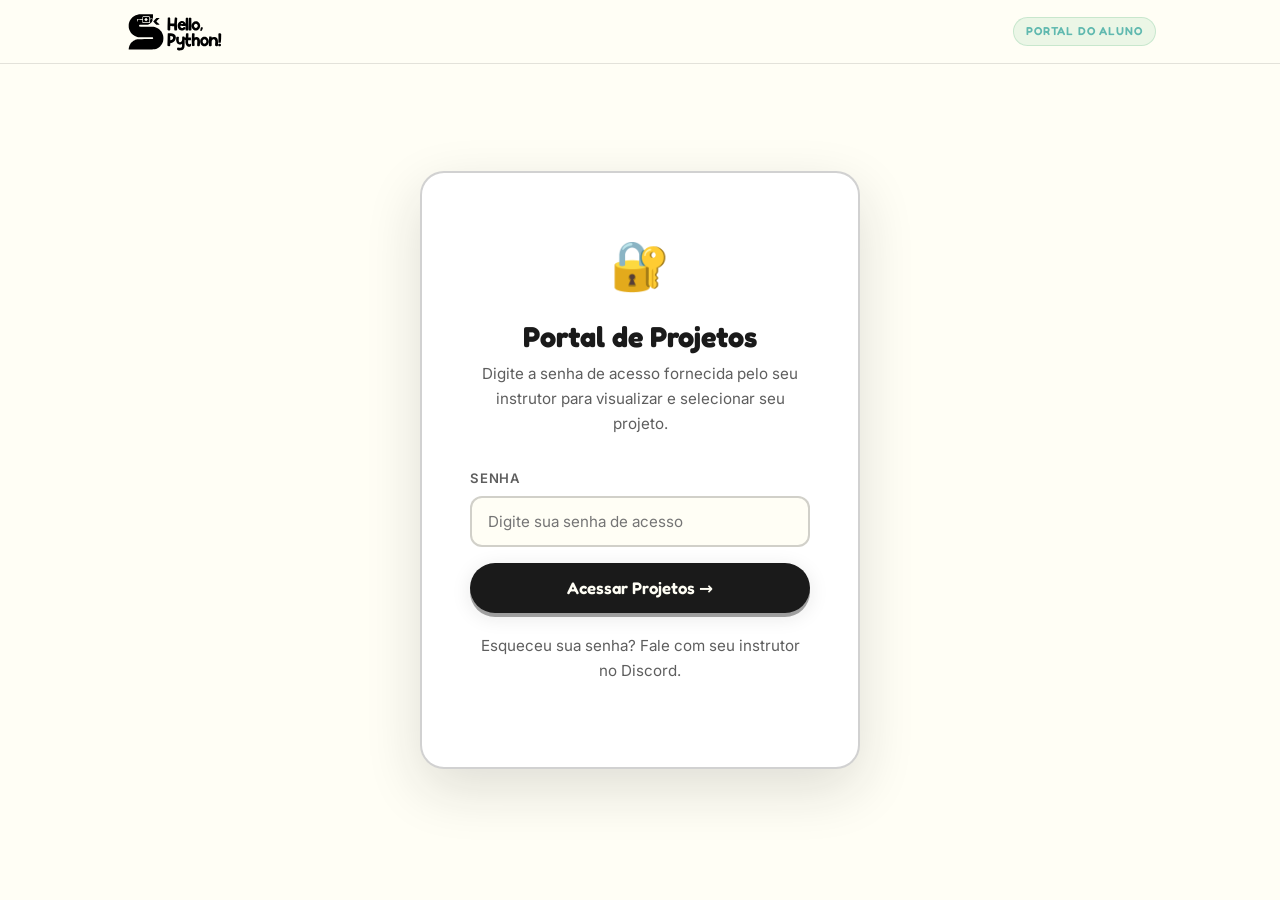
==== projects/index.html @ e1104f9f "add: exams page" ====
<!DOCTYPE html>
<html lang="pt-BR">

<head>
    <meta charset="UTF-8" />
    <meta name="viewport" content="width=device-width, initial-scale=1.0" />
    <title>Projetos · Hello Python</title>
    <link rel="preconnect" href="https://fonts.googleapis.com" />
    <link rel="preconnect" href="https://fonts.gstatic.com" crossorigin />
    <link
        href="https://fonts.googleapis.com/css2?family=Fredoka:wght@400;500;600;700&family=Inter:wght@300;400;500;600&display=swap"
        rel="stylesheet" />
    <link rel="stylesheet" href="style.css" />
</head>

<body>

    <nav class="navbar">
        <div class="nav-container">
            <div class="nav-logo">
                <img src="../img/nav-logo.svg" alt="Hello Python">
            </div>
            <div class="nav-badge" id="nav-status">Portal do Aluno</div>
        </div>
    </nav>

    <main id="screen-login" class="screen active">
        <div class="login-card">
            <div class="login-emoji">🔐</div>
            <h1>Portal de Projetos</h1>
            <p>Digite a senha de acesso fornecida pelo seu instrutor para visualizar e selecionar seu projeto.</p>

            <div class="error-msg" id="login-error">
                <span>⚠️</span> Senha incorreta. Tente novamente.
            </div>

            <div class="field-wrap">
                <label for="pwd-input">Senha</label>
                <input class="field-input" id="pwd-input" type="password" placeholder="Digite sua senha de acesso"
                    autocomplete="current-password" />
            </div>

            <button class="btn-primary login-btn" id="login-btn">
                Acessar Projetos →
            </button>

            <p class="login-hint">Esqueceu sua senha? Fale com seu instrutor no Discord.</p>
        </div>
    </main>

    <main id="screen-projects" class="screen">
        <div class="projects-header fade-in">
            <div class="eyebrow">🎯 Escolha seu projeto</div>
            <h1>O que você vai construir?</h1>
            <p>Selecione um projeto abaixo. Ele será usado como sua prova final — leia a descrição cuidadosamente antes
                de confirmar.</p>
        </div>

        <div class="projects-grid">

            <div class="proj-card fade-in" data-proj="arena">
                <div class="proj-card-top">
                    <div class="proj-emoji">⚔️</div>
                    <div class="diff-badge diff-beginner">Beginner</div>
                </div>
                <h3>Arena de Monstros</h3>
                <p class="proj-desc">Um sistema de batalha interativo no terminal onde o jogador enfrenta monstros e
                    tenta sobreviver usando ataques e turnos.</p>
                <div class="proj-meta">
                    <div class="proj-meta-item">⏱ <span>1h30</span></div>
                    <div class="proj-meta-item">🧩 <span>5 requisitos</span></div>
                </div>
                <div class="proj-tags">
                    <span class="proj-tag">Python</span>
                    <span class="proj-tag">Funções</span>
                    <span class="proj-tag">Loops</span>
                </div>
                <button class="btn-mint" onclick="selectProject('arena')">Selecionar Projeto</button>
            </div>

            <div class="proj-card fade-in" data-proj="quiz">
                <div class="proj-card-top">
                    <div class="proj-emoji">🧠</div>
                    <div class="diff-badge diff-beginner">Beginner</div>
                </div>
                <h3>Quiz Personalizado</h3>
                <p class="proj-desc">Crie um jogo de perguntas e respostas sobre um tema da sua escolha, armazenando
                    dados e calculando a pontuação final.</p>
                <div class="proj-meta">
                    <div class="proj-meta-item">⏱ <span>1h30</span></div>
                    <div class="proj-meta-item">🧩 <span>5 requisitos</span></div>
                </div>
                <div class="proj-tags">
                    <span class="proj-tag">Python</span>
                    <span class="proj-tag">Listas/Dicts</span>
                    <span class="proj-tag">Lógica</span>
                </div>
                <button class="btn-mint" onclick="selectProject('quiz')">Selecionar Projeto</button>
            </div>

            <div class="proj-card fade-in" data-proj="sorte">
                <div class="proj-card-top">
                    <div class="proj-emoji">🎲</div>
                    <div class="diff-badge diff-beginner">Beginner</div>
                </div>
                <h3>Mestre da Sorte</h3>
                <p class="proj-desc">Um jogo de adivinhação onde o computador escolhe um número secreto e fornece dicas
                    (maior/menor) até você acertar.</p>
                <div class="proj-meta">
                    <div class="proj-meta-item">⏱ <span>1h30</span></div>
                    <div class="proj-meta-item">🧩 <span>5 requisitos</span></div>
                </div>
                <div class="proj-tags">
                    <span class="proj-tag">Python</span>
                    <span class="proj-tag">Random</span>
                    <span class="proj-tag">Condicionais</span>
                </div>
                <button class="btn-mint" onclick="selectProject('sorte')">Selecionar Projeto</button>
            </div>

            <div class="proj-card fade-in" data-proj="corrida">
                <div class="proj-card-top">
                    <div class="proj-emoji">🏁</div>
                    <div class="diff-badge diff-beginner">Beginner</div>
                </div>
                <h3>Corrida Maluca</h3>
                <p class="proj-desc">Simule uma corrida automática no terminal onde competidores disputam posições
                    aleatoriamente até a linha de chegada.</p>
                <div class="proj-meta">
                    <div class="proj-meta-item">⏱ <span>1h30</span></div>
                    <div class="proj-meta-item">🧩 <span>5 requisitos</span></div>
                </div>
                <div class="proj-tags">
                    <span class="proj-tag">Python</span>
                    <span class="proj-tag">Automação</span>
                    <span class="proj-tag">Terminal</span>
                </div>
                <button class="btn-mint" onclick="selectProject('corrida')">Selecionar Projeto</button>
            </div>

            <div class="proj-card fade-in" data-proj="aventura">
                <div class="proj-card-top">
                    <div class="proj-emoji">📖</div>
                    <div class="diff-badge diff-beginner">Beginner</div>
                </div>
                <h3>Aventura Interativa</h3>
                <p class="proj-desc">Crie uma história no estilo "Escolha sua própria aventura", onde as decisões do
                    jogador levam a diferentes finais.</p>
                <div class="proj-meta">
                    <div class="proj-meta-item">⏱ <span>1h30</span></div>
                    <div class="proj-meta-item">🧩 <span>5 requisitos</span></div>
                </div>
                <div class="proj-tags">
                    <span class="proj-tag">Python</span>
                    <span class="proj-tag">Controle de Fluxo</span>
                    <span class="proj-tag">Criatividade</span>
                </div>
                <button class="btn-mint" onclick="selectProject('aventura')">Selecionar Projeto</button>
            </div>

            <div class="proj-card fade-in" data-proj="calculadora">
                <div class="proj-card-top">
                    <div class="proj-emoji">➗</div>
                    <div class="diff-badge diff-beginner">Beginner</div>
                </div>
                <h3>Calculadora Turbo</h3>
                <p class="proj-desc">Desenvolva uma calculadora interativa baseada em um menu que realiza operações
                    matemáticas básicas em um loop.</p>
                <div class="proj-meta">
                    <div class="proj-meta-item">⏱ <span>1h30</span></div>
                    <div class="proj-meta-item">🧩 <span>5 requisitos</span></div>
                </div>
                <div class="proj-tags">
                    <span class="proj-tag">Python</span>
                    <span class="proj-tag">Funções</span>
                    <span class="proj-tag">Menus</span>
                </div>
                <button class="btn-mint" onclick="selectProject('calculadora')">Selecionar Projeto</button>
            </div>

        </div>
    </main>

    <main id="screen-docs" class="screen">
        <div class="docs-topbar">
            <div class="docs-topbar-inner">
                <div class="docs-breadcrumb">
                    <a onclick="backToProjects()">← Projetos</a>
                    <span>/</span>
                    <span id="breadcrumb-title">...</span>
                </div>
            </div>
        </div>

        <div class="docs-layout">
            <aside class="docs-sidebar">
                <div class="sidebar-card">
                    <div class="sidebar-header">
                        <h3 id="sidebar-title">...</h3>
                        <p id="sidebar-subtitle">Seu projeto final</p>
                    </div>
                    <div class="sidebar-body">
                        <div class="sidebar-meta">
                            <div class="sidebar-meta-row">
                                <span class="label">Dificuldade</span>
                                <span class="val" id="sidebar-diff">Beginner</span>
                            </div>
                            <div class="sidebar-meta-row">
                                <span class="label">Tempo est.</span>
                                <span class="val" id="sidebar-time">1h30</span>
                            </div>
                            <div class="sidebar-meta-row">
                                <span class="label">Linguagem</span>
                                <span class="val">Python 3+</span>
                            </div>
                            <div class="sidebar-meta-row">
                                <span class="label">Entrega</span>
                                <span class="val">URL do GitHub</span>
                            </div>
                        </div>

                        <div class="sidebar-divider"></div>

                        <nav class="sidebar-nav" id="sidebar-nav">
                            <a onclick="scrollToSection('s-overview')" class="active">📋 Visão Geral</a>
                            <a onclick="scrollToSection('s-requirements')">✅ Requisitos</a>
                            <a onclick="scrollToSection('s-rules')">📏 Regras de Negócio</a>
                            <a onclick="scrollToSection('s-criteria')">🏆 Critérios de Aceite</a>
                            <a onclick="scrollToSection('s-assets')">🗂 Assets & Links</a>
                            <a onclick="scrollToSection('s-hints')">💡 Dicas</a>
                            <a onclick="scrollToSection('s-faq')">❓ FAQ</a>
                            <a onclick="scrollToSection('s-submit')">🚀 Entrega</a>
                        </nav>

                        <div class="sidebar-divider"></div>

                        <div class="sidebar-crit">
                            <h4>Critérios de Avaliação</h4>
                            <div class="crit-item">
                                <div class="crit-dot"></div>Todos os requisitos implementados
                            </div>
                            <div class="crit-item">
                                <div class="crit-dot"></div>Código legível e organizado
                            </div>
                            <div class="crit-item">
                                <div class="crit-dot"></div>Erros e entradas inválidas tratados
                            </div>
                        </div>
                    </div>
                </div>
            </aside>

            <div class="docs-main">
                <section class="docs-section" id="s-overview">
                    <h2><span class="section-icon">📋</span> Visão Geral</h2>
                    <div class="docs-prose" id="proj-overview"></div>
                </section>

                <section class="docs-section" id="s-requirements">
                    <h2><span class="section-icon">✅</span> Requisitos Funcionais</h2>
                    <div class="req-list" id="proj-requirements"></div>
                </section>

                <section class="docs-section" id="s-rules">
                    <h2><span class="section-icon">📏</span> Regras de Negócio</h2>
                    <div class="rules-grid" id="proj-rules"></div>
                </section>

                <section class="docs-section" id="s-criteria">
                    <h2><span class="section-icon">🏆</span> Critérios de Aceite</h2>
                    <div class="criteria-list" id="proj-criteria"></div>
                </section>

                <section class="docs-section" id="s-assets">
                    <h2><span class="section-icon">🗂</span> Assets & Recursos</h2>
                    <div class="assets-grid" id="proj-assets"></div>
                </section>

                <section class="docs-section" id="s-hints">
                    <h2><span class="section-icon">💡</span> Dicas</h2>
                    <div id="proj-hints"></div>
                </section>

                <section class="docs-section" id="s-faq">
                    <h2><span class="section-icon">❓</span> FAQ</h2>
                    <div class="faq-list" id="proj-faq"></div>
                </section>

                <section class="docs-section" id="s-submit">
                    <h2><span class="section-icon">🚀</span> Entrega</h2>
                    <div class="submit-card">
                        <h2>Envie seu projeto</h2>
                        <div class="form-group">
                            <label class="form-label">URL do Repositório GitHub <span>*</span></label>
                            <input class="form-input" id="sub-github" type="url"
                                placeholder="https://github.com/usuario/projeto" />
                        </div>
                        <div class="form-group">
                            <label class="form-label">Notas Adicionais</label>
                            <textarea class="form-input" id="sub-notes"
                                placeholder="Qualquer coisa que o instrutor deva saber..."></textarea>
                        </div>
                        <div class="submit-footer">
                            <button class="btn-primary" onclick="submitProject()">Enviar Projeto →</button>
                        </div>
                        <div class="submit-success" id="submit-success">
                            🎉 Projeto enviado com sucesso!
                        </div>
                    </div>
                </section>
            </div>
        </div>
    </main>

    <div class="modal-overlay" id="modal-overlay">
        <div class="modal">
            <div class="modal-icon">🎯</div>
            <h2>Confirmar Projeto</h2>
            <p>Você está prestes a selecionar <strong id="modal-proj-name">...</strong> como seu projeto de exame.</p>
            <div class="modal-warning">
                ⚠️ <strong>Este é seu projeto final.</strong> Tenha certeza da sua escolha antes de prosseguir.
            </div>
            <div class="modal-actions">
                <button class="btn-outline" onclick="closeModal()">Voltar</button>
                <button class="btn-primary" onclick="confirmProject()">Sim, Selecionar Projeto →</button>
            </div>
        </div>
    </div>

    <script src="index.js"></script>
</body>

</html>
---- projects/style.css ----
/* ─── TOKENS (mirrored from platform) ─── */
:root {
    --cartoon-mint: #b3eddc;
    --cartoon-yellow: #ffe5b4;
    --cartoon-teal: #60b9af;
    --cartoon-black: #1a1a1a;
    --cartoon-cream: #fffef5;

    --brown: var(--cartoon-black);
    --brown-dk: var(--cartoon-black);
    --cream: var(--cartoon-cream);
    --mint: var(--cartoon-mint);
    --mint-dk: var(--cartoon-teal);
    --mint-dkr: var(--cartoon-teal);
    --gold: var(--cartoon-yellow);

    --bg: var(--cartoon-cream);
    --surf: #ffffff;
    --border: rgba(26, 26, 26, .12);
    --border-md: rgba(26, 26, 26, .2);

    --text-hd: var(--cartoon-black);
    --text-bd: rgba(26, 26, 26, .95);
    --text-lt: rgba(26, 26, 26, .7);
    --text-muted: rgba(26, 26, 26, .45);

    --ff-head: "Fredoka", system-ui, sans-serif;
    --ff-body: "Inter", system-ui, sans-serif;
    --ff-mono: "Courier New", monospace;

    --r4: 4px;
    --r8: 8px;
    --r12: 12px;
    --r16: 16px;
    --r20: 20px;
    --r24: 24px;
    --r32: 32px;
    --rpill: 9999px;

    --s1: 0 2px 8px rgba(26, 26, 26, .08);
    --s2: 0 4px 20px rgba(26, 26, 26, .10);
    --s3: 0 8px 32px rgba(26, 26, 26, .12);
    --s4: 0 20px 56px rgba(26, 26, 26, .14);

    --ease: cubic-bezier(.4, 0, .2, 1);
    --spring: cubic-bezier(.34, 1.56, .64, 1);
    --dur: .22s;
    --nav-h: 64px;
    --max-w: 1080px;
}

*,
*::before,
*::after {
    box-sizing: border-box;
    margin: 0;
    padding: 0;
}

html {
    font-size: 16px;
    scroll-behavior: smooth;
}

body {
    font-family: var(--ff-body);
    background: var(--bg);
    color: var(--text-bd);
    line-height: 1.65;
    overflow-x: hidden;
}

h1,
h2,
h3,
h4 {
    font-family: var(--ff-head);
    color: var(--text-hd);
    line-height: 1.15;
}

h1 {
    font-size: clamp(2rem, 4vw, 2.8rem);
    font-weight: 700;
}

h2 {
    font-size: clamp(1.5rem, 3vw, 2rem);
    font-weight: 700;
}

h3 {
    font-size: 1.15rem;
    font-weight: 600;
}

a {
    text-decoration: none;
    color: inherit;
}

img {
    display: block;
    max-width: 100%;
}

code {
    font-family: var(--ff-mono);
    font-size: .83em;
    background: rgba(26, 26, 26, .08);
    color: var(--brown);
    padding: 2px 7px;
    border-radius: var(--r4);
    border: 1px solid rgba(26, 26, 26, .12);
}

ul,
ol {
    padding-left: 1.3em;
}

li {
    margin-bottom: .4em;
}

/* ─── NAVBAR ─── */
.navbar {
    position: fixed;
    top: 0;
    width: 100%;
    height: var(--nav-h);
    z-index: 999;
    background: rgba(255, 254, 245, .88);
    backdrop-filter: blur(10px);
    border-bottom: 1px solid var(--border);
}

.nav-container {
    max-width: var(--max-w);
    margin: 0 auto;
    padding: 0 24px;
    height: 100%;
    display: flex;
    align-items: center;
    justify-content: space-between;
}

.nav-logo {
    display: flex;
    align-items: center;
    gap: 10px;
    font-family: var(--ff-head);
    font-weight: 600;
    color: var(--text-hd);
}

.nav-logo img {
    width: 100px;
    height: 100px;
}

.nav-badge {
    font-family: var(--ff-head);
    font-size: .72rem;
    font-weight: 600;
    letter-spacing: .08em;
    text-transform: uppercase;
    color: var(--mint-dkr);
    background: rgba(177, 222, 189, .25);
    border: 1.5px solid rgba(177, 222, 189, .6);
    padding: 4px 12px;
    border-radius: var(--rpill);
}

/* ─── BUTTONS ─── */
.btn-primary {
    display: inline-flex;
    align-items: center;
    gap: 8px;
    background: var(--brown);
    color: var(--cream);
    font-family: var(--ff-head);
    font-weight: 600;
    font-size: 1rem;
    padding: 13px 28px;
    border-radius: var(--rpill);
    box-shadow: 0 4px 0 rgba(0, 0, 0, .35), var(--s2);
    transition: transform var(--dur) var(--spring), box-shadow var(--dur);
    border: none;
    cursor: pointer;
}

.btn-primary:hover {
    transform: translateY(-3px);
    box-shadow: 0 7px 0 rgba(0, 0, 0, .35), var(--s3);
}

.btn-outline {
    display: inline-flex;
    align-items: center;
    gap: 8px;
    background: transparent;
    color: var(--brown);
    font-family: var(--ff-head);
    font-weight: 600;
    font-size: .95rem;
    padding: 12px 24px;
    border-radius: var(--rpill);
    border: 2px solid var(--border-md);
    transition: border-color var(--dur), background var(--dur);
    cursor: pointer;
}

.btn-outline:hover {
    border-color: var(--brown);
    background: rgba(26, 26, 26, .04);
}

.btn-mint {
    display: inline-flex;
    align-items: center;
    gap: 8px;
    background: var(--mint);
    color: var(--brown);
    font-family: var(--ff-head);
    font-weight: 600;
    font-size: 1rem;
    padding: 13px 28px;
    border-radius: var(--rpill);
    box-shadow: 0 4px 0 var(--mint-dk), var(--s1);
    transition: transform var(--dur) var(--spring), box-shadow var(--dur);
    border: none;
    cursor: pointer;
}

.btn-mint:hover {
    transform: translateY(-3px);
    box-shadow: 0 7px 0 var(--mint-dk), var(--s2);
}

/* ─── EYEBROW ─── */
.eyebrow {
    display: inline-flex;
    align-items: center;
    gap: 6px;
    font-family: var(--ff-head);
    font-size: .72rem;
    font-weight: 600;
    letter-spacing: .1em;
    text-transform: uppercase;
    color: var(--mint-dkr);
    background: rgba(177, 222, 189, .25);
    border: 1.5px solid rgba(177, 222, 189, .6);
    padding: 5px 14px;
    border-radius: var(--rpill);
    margin-bottom: 16px;
}

/* ─── SCREEN SYSTEM ─── */
.screen {
    display: none;
    min-height: 100vh;
}

.screen.active {
    display: flex;
}

/* ─── LOGIN SCREEN ─── */
#screen-login {
    align-items: center;
    justify-content: center;
    padding: 24px;
    padding-top: var(--nav-h);
}

.login-card {
    background: var(--surf);
    border-radius: var(--r24);
    border: 2px solid var(--border-md);
    box-shadow: var(--s4);
    padding: 52px 48px;
    max-width: 440px;
    width: 100%;
    text-align: center;
    animation: slideUp .5s var(--spring);
}

.login-emoji {
    font-size: 3rem;
    margin-bottom: 16px;
}

.login-card h1 {
    font-size: 1.8rem;
    margin-bottom: 8px;
}

.login-card p {
    color: var(--text-lt);
    font-size: .95rem;
    margin-bottom: 32px;
}

.field-wrap {
    position: relative;
    margin-bottom: 16px;
    text-align: left;
}

.field-wrap label {
    display: block;
    font-weight: 600;
    font-size: .82rem;
    color: var(--text-lt);
    margin-bottom: 6px;
    text-transform: uppercase;
    letter-spacing: .06em;
}

.field-input {
    width: 100%;
    padding: 14px 16px;
    border-radius: var(--r12);
    border: 2px solid var(--border-md);
    font-family: var(--ff-body);
    font-size: .95rem;
    background: var(--bg);
    color: var(--text-bd);
    outline: none;
    transition: border-color var(--dur), box-shadow var(--dur);
}

.field-input:focus {
    border-color: var(--mint-dk);
    box-shadow: 0 0 0 3px rgba(96, 185, 175, .18);
}

.field-input.error {
    border-color: #e05252;
    box-shadow: 0 0 0 3px rgba(224, 82, 82, .14);
}

.error-msg {
    display: none;
    align-items: center;
    gap: 6px;
    background: rgba(224, 82, 82, .1);
    color: #c0392b;
    border: 1.5px solid rgba(224, 82, 82, .3);
    border-radius: var(--r8);
    padding: 10px 14px;
    font-size: .85rem;
    font-weight: 500;
    margin-bottom: 14px;
}

.error-msg.visible {
    display: flex;
    animation: shake .35s ease;
}

@keyframes shake {

    0%,
    100% {
        transform: translateX(0)
    }

    20% {
        transform: translateX(-6px)
    }

    60% {
        transform: translateX(6px)
    }
}

.login-btn {
    width: 100%;
    justify-content: center;
    font-size: 1.05rem;
    padding: 15px;
}

.login-hint {
    font-size: .78rem;
    color: var(--text-muted);
    margin-top: 20px;
}

/* ─── PROJECTS SCREEN ─── */
#screen-projects {
    flex-direction: column;
    padding-top: var(--nav-h);
}

.projects-header {
    padding: 52px 24px 40px;
    text-align: center;
    max-width: var(--max-w);
    margin: 0 auto;
    width: 100%;
}

.projects-header h1 {
    margin-bottom: 10px;
}

.projects-header p {
    color: var(--text-lt);
    font-size: 1rem;
    max-width: 520px;
    margin: 0 auto;
}

.projects-grid {
    max-width: var(--max-w);
    margin: 0 auto;
    width: 100%;
    padding: 0 24px 80px;
    display: grid;
    grid-template-columns: repeat(auto-fill, minmax(300px, 1fr));
    gap: 24px;
}

.proj-card {
    background: var(--surf);
    border-radius: var(--r20);
    border: 2px solid var(--border-md);
    padding: 28px;
    transition: transform var(--dur) var(--spring), box-shadow var(--dur);
    display: flex;
    flex-direction: column;
    gap: 0;
    cursor: pointer;
}

.proj-card:hover {
    transform: translateY(-8px);
    box-shadow: var(--s3);
    border-color: rgba(96, 185, 175, .5);
}

.proj-card-top {
    display: flex;
    align-items: flex-start;
    justify-content: space-between;
    margin-bottom: 14px;
}

.proj-emoji {
    font-size: 2rem;
}

.diff-badge {
    font-family: var(--ff-head);
    font-size: .68rem;
    font-weight: 600;
    letter-spacing: .08em;
    text-transform: uppercase;
    padding: 4px 10px;
    border-radius: var(--rpill);
}

.diff-beginner {
    background: rgba(177, 222, 189, .35);
    color: #2d7a5e;
    border: 1.5px solid rgba(96, 185, 175, .4);
}

.diff-intermediate {
    background: rgba(255, 229, 180, .45);
    color: #9a6200;
    border: 1.5px solid rgba(255, 180, 50, .4);
}

.diff-advanced {
    background: rgba(224, 82, 82, .1);
    color: #c0392b;
    border: 1.5px solid rgba(224, 82, 82, .3);
}

.proj-card h3 {
    font-size: 1.15rem;
    margin-bottom: 8px;
}

.proj-card .proj-desc {
    font-size: .88rem;
    color: var(--text-lt);
    line-height: 1.7;
    margin-bottom: 18px;
    flex: 1;
}

.proj-meta {
    display: flex;
    gap: 12px;
    flex-wrap: wrap;
    margin-bottom: 20px;
}

.proj-meta-item {
    display: flex;
    align-items: center;
    gap: 4px;
    font-size: .78rem;
    color: var(--text-muted);
}

.proj-tags {
    display: flex;
    flex-wrap: wrap;
    gap: 6px;
    margin-bottom: 22px;
}

.proj-tag {
    font-size: .72rem;
    font-family: var(--ff-mono);
    font-weight: 500;
    background: rgba(26, 26, 26, .07);
    color: var(--text-lt);
    padding: 3px 10px;
    border-radius: var(--rpill);
    border: 1px solid var(--border);
}

.proj-card .btn-mint {
    width: 100%;
    justify-content: center;
}

/* ─── MODAL ─── */
.modal-overlay {
    position: fixed;
    inset: 0;
    background: rgba(0, 0, 0, .45);
    backdrop-filter: blur(4px);
    z-index: 1000;
    display: flex;
    align-items: center;
    justify-content: center;
    padding: 24px;
    opacity: 0;
    pointer-events: none;
    transition: opacity .25s var(--ease);
}

.modal-overlay.open {
    opacity: 1;
    pointer-events: all;
}

.modal {
    background: var(--surf);
    border-radius: var(--r24);
    border: 2px solid var(--border-md);
    box-shadow: var(--s4);
    padding: 40px;
    max-width: 480px;
    width: 100%;
    transform: scale(.94) translateY(12px);
    transition: transform .3s var(--spring);
}

.modal-overlay.open .modal {
    transform: scale(1) translateY(0);
}

.modal-icon {
    font-size: 2.5rem;
    margin-bottom: 14px;
}

.modal h2 {
    font-size: 1.5rem;
    margin-bottom: 10px;
}

.modal p {
    color: var(--text-lt);
    font-size: .92rem;
    line-height: 1.75;
    margin-bottom: 6px;
}

.modal-warning {
    background: rgba(255, 229, 180, .45);
    border: 1.5px solid rgba(255, 180, 50, .4);
    border-radius: var(--r12);
    padding: 12px 16px;
    margin: 18px 0;
    font-size: .85rem;
    color: #7a5300;
}

.modal-actions {
    display: flex;
    gap: 12px;
    margin-top: 24px;
    flex-wrap: wrap;
}

.modal-actions .btn-primary,
.modal-actions .btn-outline {
    flex: 1;
    justify-content: center;
}

/* ─── DOCS SCREEN ─── */
#screen-docs {
    flex-direction: column;
    padding-top: var(--nav-h);
}

.docs-topbar {
    border-bottom: 1px solid var(--border);
    background: rgba(255, 254, 245, .92);
    backdrop-filter: blur(8px);
    position: sticky;
    top: var(--nav-h);
    z-index: 90;
}

.docs-topbar-inner {
    max-width: 1200px;
    margin: 0 auto;
    padding: 0 24px;
    height: 52px;
    display: flex;
    align-items: center;
    gap: 16px;
}

.docs-breadcrumb {
    font-size: .83rem;
    color: var(--text-muted);
    display: flex;
    align-items: center;
    gap: 8px;
}

.docs-breadcrumb a {
    color: var(--mint-dkr);
    font-weight: 500;
    cursor: pointer;
}

.docs-breadcrumb a:hover {
    color: var(--brown);
}

.docs-breadcrumb span {
    color: var(--border-md);
}

.docs-layout {
    max-width: 1200px;
    margin: 0 auto;
    width: 100%;
    padding: 32px 24px 80px;
    display: grid;
    grid-template-columns: 260px 1fr;
    gap: 40px;
    align-items: start;
}

/* Sidebar */
.docs-sidebar {
    position: sticky;
    top: calc(var(--nav-h) + 52px + 24px);
}

.sidebar-card {
    background: var(--surf);
    border-radius: var(--r20);
    border: 2px solid var(--border-md);
    overflow: hidden;
}

.sidebar-header {
    background: var(--cartoon-black);
    color: var(--cream);
    padding: 20px 20px 16px;
    font-family: var(--ff-head);
}

.sidebar-header h3 {
    font-size: 1rem;
    margin-bottom: 4px;
    color: var(--cream);
}

.sidebar-header p {
    font-size: .78rem;
    color: rgba(255, 254, 245, .65);
}

.sidebar-body {
    padding: 20px;
}

.sidebar-meta {
    display: flex;
    flex-direction: column;
    gap: 10px;
    margin-bottom: 22px;
}

.sidebar-meta-row {
    display: flex;
    align-items: center;
    gap: 8px;
    font-size: .83rem;
}

.sidebar-meta-row .label {
    color: var(--text-muted);
    flex: 1;
}

.sidebar-meta-row .val {
    font-weight: 600;
    color: var(--text-hd);
}

.sidebar-divider {
    height: 1px;
    background: var(--border);
    margin: 16px 0;
}

.sidebar-nav {
    display: flex;
    flex-direction: column;
    gap: 2px;
}

.sidebar-nav a {
    font-size: .83rem;
    color: var(--text-lt);
    padding: 6px 10px;
    border-radius: var(--r8);
    transition: background var(--dur), color var(--dur);
    display: flex;
    align-items: center;
    gap: 6px;
    cursor: pointer;
}

.sidebar-nav a:hover {
    background: rgba(96, 185, 175, .1);
    color: var(--mint-dk);
}

.sidebar-nav a.active {
    background: rgba(96, 185, 175, .15);
    color: var(--mint-dk);
    font-weight: 600;
}

.sidebar-crit {
    margin-top: 20px;
}

.sidebar-crit h4 {
    font-size: .78rem;
    font-weight: 700;
    letter-spacing: .08em;
    text-transform: uppercase;
    color: var(--text-muted);
    margin-bottom: 10px;
}

.crit-item {
    display: flex;
    align-items: flex-start;
    gap: 8px;
    font-size: .8rem;
    margin-bottom: 8px;
    color: var(--text-lt);
}

.crit-dot {
    width: 7px;
    height: 7px;
    border-radius: 50%;
    background: var(--mint-dk);
    flex-shrink: 0;
    margin-top: 5px;
}

/* Main docs */
.docs-main {
    min-width: 0;
}

.docs-section {
    margin-bottom: 52px;
    scroll-margin-top: calc(var(--nav-h) + 52px + 16px);
}

.docs-section-header {
    margin-bottom: 20px;
}

.docs-section h2 {
    font-size: 1.4rem;
    display: flex;
    align-items: center;
    gap: 10px;
    padding-bottom: 12px;
    border-bottom: 2px solid var(--border);
    margin-bottom: 16px;
}

.section-icon {
    font-size: 1.3rem;
}

.docs-prose p {
    font-size: .93rem;
    color: var(--text-lt);
    line-height: 1.8;
    margin-bottom: 14px;
}

.docs-prose p:last-child {
    margin-bottom: 0;
}

.docs-prose strong {
    color: var(--text-bd);
    font-weight: 600;
}

/* Requirements list */
.req-list {
    display: flex;
    flex-direction: column;
    gap: 10px;
}

.req-item {
    display: flex;
    align-items: flex-start;
    gap: 12px;
    background: var(--surf);
    border: 1.5px solid var(--border-md);
    border-radius: var(--r12);
    padding: 14px 16px;
}

.req-num {
    width: 26px;
    height: 26px;
    flex-shrink: 0;
    background: var(--cartoon-black);
    color: var(--cream);
    border-radius: 50%;
    display: flex;
    align-items: center;
    justify-content: center;
    font-family: var(--ff-head);
    font-size: .78rem;
    font-weight: 700;
}

.req-item p {
    font-size: .88rem;
    color: var(--text-lt);
    line-height: 1.65;
    margin-bottom: 0;
}

.req-item strong {
    color: var(--text-bd);
}

/* Rules */
.rules-grid {
    display: grid;
    grid-template-columns: 1fr 1fr;
    gap: 12px;
}

.rule-card {
    background: var(--surf);
    border: 1.5px solid var(--border-md);
    border-radius: var(--r12);
    padding: 14px 16px;
}

.rule-card .rule-label {
    font-family: var(--ff-head);
    font-size: .78rem;
    font-weight: 700;
    color: var(--mint-dkr);
    text-transform: uppercase;
    letter-spacing: .07em;
    margin-bottom: 5px;
}

.rule-card p {
    font-size: .85rem;
    color: var(--text-lt);
    line-height: 1.65;
    margin-bottom: 0;
}

/* Acceptance cards */
.criteria-list {
    display: flex;
    flex-direction: column;
    gap: 10px;
}

.crit-card {
    display: flex;
    align-items: flex-start;
    gap: 12px;
    padding: 14px 16px;
    border-radius: var(--r12);
    border: 1.5px solid var(--border-md);
    background: var(--surf);
}

.crit-check {
    width: 28px;
    height: 28px;
    flex-shrink: 0;
    border-radius: var(--r8);
    display: flex;
    align-items: center;
    justify-content: center;
    font-size: 1rem;
}

.crit-check.green {
    background: rgba(177, 222, 189, .4);
}

.crit-check.yellow {
    background: rgba(255, 229, 180, .5);
}

.crit-card p {
    font-size: .88rem;
    color: var(--text-lt);
    line-height: 1.65;
    margin-bottom: 0;
}

/* Assets */
.assets-grid {
    display: grid;
    grid-template-columns: repeat(auto-fill, minmax(220px, 1fr));
    gap: 12px;
}

.asset-card {
    background: var(--surf);
    border: 1.5px solid var(--border-md);
    border-radius: var(--r12);
    padding: 16px;
    display: flex;
    align-items: center;
    gap: 12px;
    transition: transform var(--dur) var(--spring);
}

.asset-card:hover {
    transform: translateY(-4px);
    box-shadow: var(--s2);
}

.asset-icon {
    width: 38px;
    height: 38px;
    border-radius: var(--r8);
    background: rgba(177, 222, 189, .3);
    display: flex;
    align-items: center;
    justify-content: center;
    font-size: 1.3rem;
    flex-shrink: 0;
}

.asset-info {
    min-width: 0;
}

.asset-info .name {
    font-size: .85rem;
    font-weight: 600;
    color: var(--text-bd);
    white-space: nowrap;
    overflow: hidden;
    text-overflow: ellipsis;
}

.asset-info .type {
    font-size: .75rem;
    color: var(--text-muted);
}

/* Notes / hint card */
.hint-card {
    background: rgba(255, 229, 180, .3);
    border: 1.5px solid rgba(255, 180, 50, .4);
    border-radius: var(--r16);
    padding: 18px 20px;
    margin-bottom: 14px;
}

.hint-card .hint-hd {
    display: flex;
    align-items: center;
    gap: 8px;
    font-family: var(--ff-head);
    font-weight: 700;
    font-size: .9rem;
    color: #8a5e00;
    margin-bottom: 6px;
}

.hint-card p {
    font-size: .88rem;
    color: #6b4800;
    line-height: 1.7;
    margin-bottom: 0;
}

/* FAQ */
.faq-list {
    display: flex;
    flex-direction: column;
    gap: 8px;
}

.faq-item {
    background: var(--surf);
    border-radius: var(--r12);
    border: 1.5px solid var(--border-md);
    overflow: hidden;
}

.faq-item summary {
    padding: 16px 20px;
    font-family: var(--ff-head);
    font-weight: 600;
    font-size: .95rem;
    cursor: pointer;
    display: flex;
    align-items: center;
    justify-content: space-between;
    gap: 12px;
    list-style: none;
}

.faq-item summary::after {
    content: "+";
    font-size: 1.3rem;
    color: var(--text-muted);
    transition: transform var(--dur) var(--ease);
    flex-shrink: 0;
}

.faq-item[open] summary::after {
    transform: rotate(45deg);
}

.faq-item .faq-body {
    padding: 0 20px 16px;
    font-size: .88rem;
    color: var(--text-lt);
    line-height: 1.75;
}

/* Submission */
.submit-card {
    background: var(--surf);
    border-radius: var(--r20);
    border: 2px solid var(--border-md);
    padding: 36px;
}

.submit-card h2 {
    font-size: 1.3rem;
    margin-bottom: 6px;
}

.submit-card>p {
    color: var(--text-lt);
    font-size: .92rem;
    margin-bottom: 28px;
}

.form-group {
    margin-bottom: 20px;
}

.form-label {
    display: block;
    font-weight: 600;
    font-size: .8rem;
    text-transform: uppercase;
    letter-spacing: .07em;
    color: var(--text-muted);
    margin-bottom: 7px;
}

.form-label span {
    color: #e05252;
    margin-left: 2px;
}

.form-input {
    width: 100%;
    padding: 13px 16px;
    border-radius: var(--r12);
    border: 2px solid var(--border-md);
    font-family: var(--ff-body);
    font-size: .92rem;
    background: var(--bg);
    color: var(--text-bd);
    outline: none;
    transition: border-color var(--dur), box-shadow var(--dur);
}

.form-input:focus {
    border-color: var(--mint-dk);
    box-shadow: 0 0 0 3px rgba(96, 185, 175, .18);
}

textarea.form-input {
    resize: vertical;
    min-height: 90px;
}

.submit-footer {
    display: flex;
    align-items: center;
    gap: 14px;
    flex-wrap: wrap;
    margin-top: 8px;
}

.submit-note {
    font-size: .8rem;
    color: var(--text-muted);
    display: flex;
    align-items: center;
    gap: 6px;
}

.submit-success {
    display: none;
    background: rgba(177, 222, 189, .3);
    border: 1.5px solid rgba(96, 185, 175, .5);
    border-radius: var(--r12);
    padding: 16px 20px;
    font-family: var(--ff-head);
    font-weight: 600;
    font-size: .95rem;
    color: #1e6b54;
    align-items: center;
    gap: 10px;
    margin-top: 16px;
}

.submit-success.visible {
    display: flex;
    animation: slideUp .4s var(--spring);
}

/* ─── ANIMATIONS ─── */
@keyframes slideUp {
    from {
        opacity: 0;
        transform: translateY(20px);
    }

    to {
        opacity: 1;
        transform: translateY(0);
    }
}

.fade-in {
    animation: slideUp .45s var(--spring);
}

/* ─── RESPONSIVE ─── */
@media (max-width: 860px) {
    .docs-layout {
        grid-template-columns: 1fr;
    }

    .docs-sidebar {
        position: static;
    }

    .rules-grid {
        grid-template-columns: 1fr;
    }
}

@media (max-width: 540px) {
    .login-card {
        padding: 36px 24px;
    }

    .projects-grid {
        grid-template-columns: 1fr;
    }

    .modal {
        padding: 28px 20px;
    }

    .modal-actions {
        flex-direction: column;
    }
}

@media (prefers-reduced-motion: reduce) {

    *,
    *::before,
    *::after {
        animation-duration: .01ms !important;
        transition-duration: .01ms !important;
    }
}
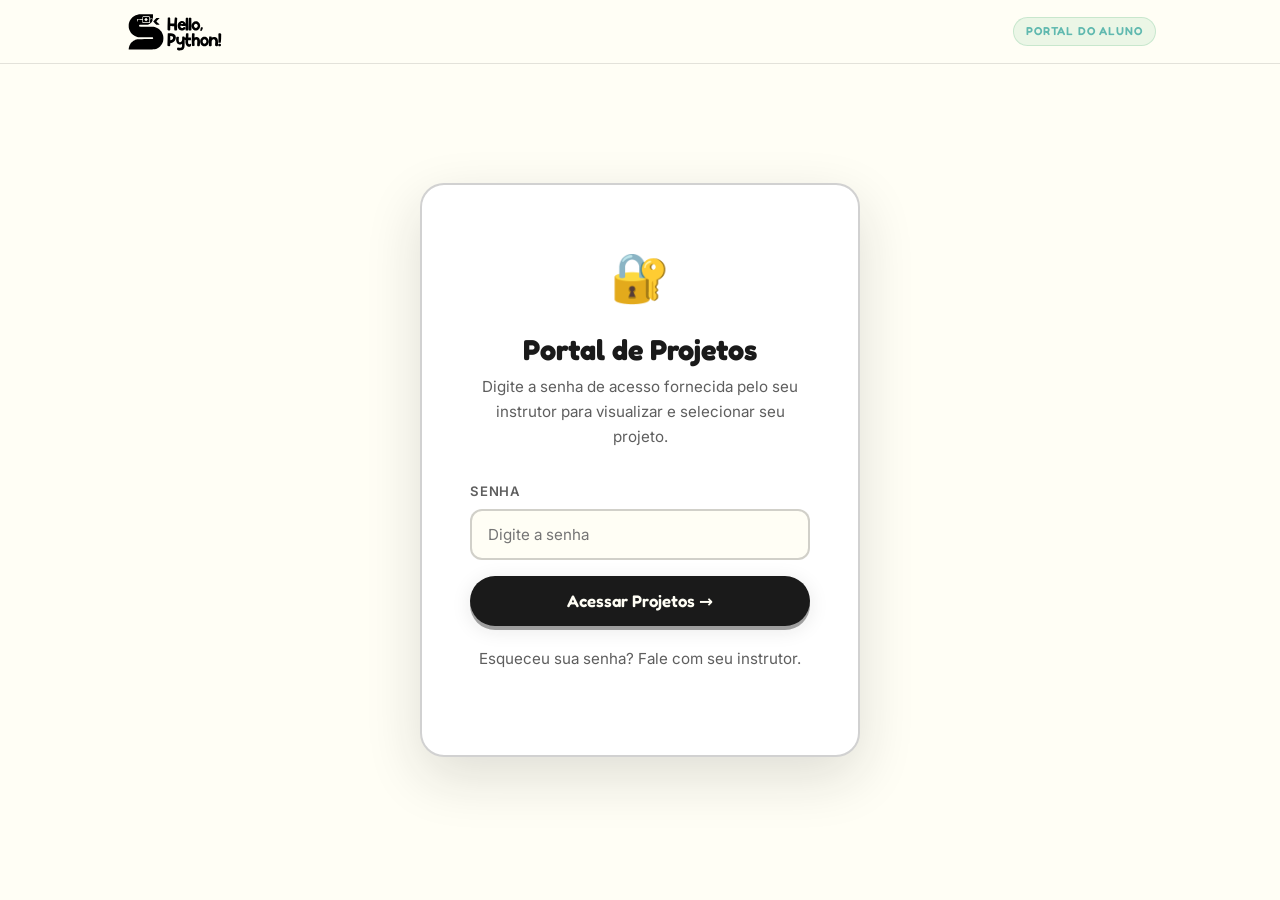
==== commit e6324356: "refactor: change the submission way from github to email/whatsapp" ====
--- a/projects/index.html
+++ b/projects/index.html
@@ -31,12 +31,12 @@
             <p>Digite a senha de acesso fornecida pelo seu instrutor para visualizar e selecionar seu projeto.</p>
 
             <div class="error-msg" id="login-error">
-                <span>⚠️</span> Senha incorreta. Tente novamente.
+                Senha incorreta. Tente novamente.
             </div>
 
             <div class="field-wrap">
                 <label for="pwd-input">Senha</label>
-                <input class="field-input" id="pwd-input" type="password" placeholder="Digite sua senha de acesso"
+                <input class="field-input" id="pwd-input" type="password" placeholder="Digite a senha"
                     autocomplete="current-password" />
             </div>
 
@@ -44,7 +44,7 @@
                 Acessar Projetos →
             </button>
 
-            <p class="login-hint">Esqueceu sua senha? Fale com seu instrutor no Discord.</p>
+            <p class="login-hint">Esqueceu sua senha? Fale com seu instrutor.</p>
         </div>
     </main>
 
@@ -61,7 +61,7 @@
             <div class="proj-card fade-in" data-proj="arena">
                 <div class="proj-card-top">
                     <div class="proj-emoji">⚔️</div>
-                    <div class="diff-badge diff-beginner">Beginner</div>
+                    <div class="diff-badge diff-beginner">Básico</div>
                 </div>
                 <h3>Arena de Monstros</h3>
                 <p class="proj-desc">Um sistema de batalha interativo no terminal onde o jogador enfrenta monstros e
@@ -81,7 +81,7 @@
             <div class="proj-card fade-in" data-proj="quiz">
                 <div class="proj-card-top">
                     <div class="proj-emoji">🧠</div>
-                    <div class="diff-badge diff-beginner">Beginner</div>
+                    <div class="diff-badge diff-beginner">Básico</div>
                 </div>
                 <h3>Quiz Personalizado</h3>
                 <p class="proj-desc">Crie um jogo de perguntas e respostas sobre um tema da sua escolha, armazenando
@@ -101,7 +101,7 @@
             <div class="proj-card fade-in" data-proj="sorte">
                 <div class="proj-card-top">
                     <div class="proj-emoji">🎲</div>
-                    <div class="diff-badge diff-beginner">Beginner</div>
+                    <div class="diff-badge diff-beginner">Básico</div>
                 </div>
                 <h3>Mestre da Sorte</h3>
                 <p class="proj-desc">Um jogo de adivinhação onde o computador escolhe um número secreto e fornece dicas
@@ -121,7 +121,7 @@
             <div class="proj-card fade-in" data-proj="corrida">
                 <div class="proj-card-top">
                     <div class="proj-emoji">🏁</div>
-                    <div class="diff-badge diff-beginner">Beginner</div>
+                    <div class="diff-badge diff-beginner">Básico</div>
                 </div>
                 <h3>Corrida Maluca</h3>
                 <p class="proj-desc">Simule uma corrida automática no terminal onde competidores disputam posições
@@ -141,7 +141,7 @@
             <div class="proj-card fade-in" data-proj="aventura">
                 <div class="proj-card-top">
                     <div class="proj-emoji">📖</div>
-                    <div class="diff-badge diff-beginner">Beginner</div>
+                    <div class="diff-badge diff-beginner">Básico</div>
                 </div>
                 <h3>Aventura Interativa</h3>
                 <p class="proj-desc">Crie uma história no estilo "Escolha sua própria aventura", onde as decisões do
@@ -161,7 +161,7 @@
             <div class="proj-card fade-in" data-proj="calculadora">
                 <div class="proj-card-top">
                     <div class="proj-emoji">➗</div>
-                    <div class="diff-badge diff-beginner">Beginner</div>
+                    <div class="diff-badge diff-beginner">Básico</div>
                 </div>
                 <h3>Calculadora Turbo</h3>
                 <p class="proj-desc">Desenvolva uma calculadora interativa baseada em um menu que realiza operações
@@ -215,7 +215,7 @@
                             </div>
                             <div class="sidebar-meta-row">
                                 <span class="label">Entrega</span>
-                                <span class="val">URL do GitHub</span>
+                                <span class="val">E-mail ou WhatsApp</span>
                             </div>
                         </div>
 
@@ -223,12 +223,20 @@
 
                         <nav class="sidebar-nav" id="sidebar-nav">
                             <a onclick="scrollToSection('s-overview')" class="active">📋 Visão Geral</a>
-                            <a onclick="scrollToSection('s-requirements')">✅ Requisitos</a>
-                            <a onclick="scrollToSection('s-rules')">📏 Regras de Negócio</a>
-                            <a onclick="scrollToSection('s-criteria')">🏆 Critérios de Aceite</a>
-                            <a onclick="scrollToSection('s-assets')">🗂 Assets & Links</a>
-                            <a onclick="scrollToSection('s-hints')">💡 Dicas</a>
+                            <a onclick="scrollToSection('s-expected')">🎯 Resultado Final</a>
+                            <a onclick="scrollToSection('s-video')">🎬 Vídeo Demo</a>
+                            <a onclick="scrollToSection('s-flow')">🔄 Fluxo do Programa</a>
+                            <a onclick="scrollToSection('s-concepts')">🧠 Conceitos</a>
+                            <a onclick="scrollToSection('s-tools')">🛠 Ferramentas</a>
+                            <a onclick="scrollToSection('s-modules')">📦 Módulos</a>
+                            <a onclick="scrollToSection('s-mandatory')">🟢 Obrigatórios</a>
+                            <a onclick="scrollToSection('s-optional')">🟡 Opcionais</a>
+                            <a onclick="scrollToSection('s-bonus')">⭐ Bônus</a>
+                            <a onclick="scrollToSection('s-evaluation')">🏆 Avaliação</a>
+                            <a onclick="scrollToSection('s-structure')">🗂 Estrutura</a>
+                            <a onclick="scrollToSection('s-mistakes')">⚠️ Erros Comuns</a>
                             <a onclick="scrollToSection('s-faq')">❓ FAQ</a>
+                            <a onclick="scrollToSection('s-ai')">🤖 Uso de IA</a>
                             <a onclick="scrollToSection('s-submit')">🚀 Entrega</a>
                         </nav>
 
@@ -256,57 +264,245 @@
                     <div class="docs-prose" id="proj-overview"></div>
                 </section>
 
-                <section class="docs-section" id="s-requirements">
-                    <h2><span class="section-icon">✅</span> Requisitos Funcionais</h2>
-                    <div class="req-list" id="proj-requirements"></div>
-                </section>
-
-                <section class="docs-section" id="s-rules">
-                    <h2><span class="section-icon">📏</span> Regras de Negócio</h2>
-                    <div class="rules-grid" id="proj-rules"></div>
-                </section>
-
-                <section class="docs-section" id="s-criteria">
-                    <h2><span class="section-icon">🏆</span> Critérios de Aceite</h2>
-                    <div class="criteria-list" id="proj-criteria"></div>
-                </section>
-
-                <section class="docs-section" id="s-assets">
-                    <h2><span class="section-icon">🗂</span> Assets & Recursos</h2>
-                    <div class="assets-grid" id="proj-assets"></div>
-                </section>
-
-                <section class="docs-section" id="s-hints">
-                    <h2><span class="section-icon">💡</span> Dicas</h2>
-                    <div id="proj-hints"></div>
+                <section class="docs-section" id="s-expected">
+                    <h2><span class="section-icon">🎯</span> Resultado Final Esperado</h2>
+                    <div class="docs-prose" id="proj-expected"></div>
+                </section>
+
+                <section class="docs-section" id="s-video">
+                    <h2><span class="section-icon">🎬</span> Vídeo Demonstrativo</h2>
+                    <div id="proj-video"></div>
+                </section>
+
+                <section class="docs-section" id="s-flow">
+                    <h2><span class="section-icon">🔄</span> O que acontece quando o programa é executado?</h2>
+                    <div id="proj-flow"></div>
+                </section>
+
+                <section class="docs-section" id="s-concepts">
+                    <h2><span class="section-icon">🧠</span> Conceitos que você provavelmente utilizará</h2>
+                    <div id="proj-concepts"></div>
+                </section>
+
+                <section class="docs-section" id="s-tools">
+                    <h2><span class="section-icon">🛠</span> Ferramentas Úteis Para Este Projeto</h2>
+                    <div id="proj-tools"></div>
+                </section>
+
+                <section class="docs-section" id="s-modules">
+                    <h2><span class="section-icon">📦</span> Módulos Utilizados</h2>
+                    <div id="proj-modules"></div>
+                </section>
+
+                <section class="docs-section" id="s-mandatory">
+                    <h2><span class="section-icon">🟢</span> Requisitos Obrigatórios</h2>
+                    <div id="proj-mandatory"></div>
+                </section>
+
+                <section class="docs-section" id="s-optional">
+                    <h2><span class="section-icon">🟡</span> Melhorias Opcionais</h2>
+                    <div id="proj-optional"></div>
+                </section>
+
+                <section class="docs-section" id="s-bonus">
+                    <h2><span class="section-icon">⭐</span> Funcionalidades Bônus</h2>
+                    <div id="proj-bonus"></div>
+                </section>
+
+                <section class="docs-section" id="s-evaluation">
+                    <h2><span class="section-icon">🏆</span> Critérios de Avaliação</h2>
+                    <div id="proj-evaluation"></div>
+                </section>
+
+                <section class="docs-section" id="s-structure">
+                    <h2><span class="section-icon">🗂</span> Estrutura Sugerida</h2>
+                    <div id="proj-structure"></div>
+                </section>
+
+                <section class="docs-section" id="s-mistakes">
+                    <h2><span class="section-icon">⚠️</span> Erros Comuns</h2>
+                    <div id="proj-mistakes"></div>
                 </section>
 
                 <section class="docs-section" id="s-faq">
-                    <h2><span class="section-icon">❓</span> FAQ</h2>
+                    <h2><span class="section-icon">❓</span> Perguntas Frequentes</h2>
                     <div class="faq-list" id="proj-faq"></div>
                 </section>
 
+                <section class="docs-section" id="s-ai">
+                    <h2><span class="section-icon">🤖</span> Uso de Inteligência Artificial</h2>
+                    <div id="proj-ai"></div>
+                </section>
+
                 <section class="docs-section" id="s-submit">
-                    <h2><span class="section-icon">🚀</span> Entrega</h2>
-                    <div class="submit-card">
-                        <h2>Envie seu projeto</h2>
-                        <div class="form-group">
-                            <label class="form-label">URL do Repositório GitHub <span>*</span></label>
-                            <input class="form-input" id="sub-github" type="url"
-                                placeholder="https://github.com/usuario/projeto" />
+                    <h2><span class="section-icon">🚀</span> Entrega do Projeto</h2>
+
+                    <div class="delivery-grid">
+
+                        <!-- GMAIL CARD -->
+                        <div class="delivery-card delivery-card--featured">
+                            <div class="delivery-card-top">
+                                <div class="delivery-icon-wrap">
+                                    <svg xmlns="http://www.w3.org/2000/svg" width="22" height="22" viewBox="0 0 24 24"
+                                        fill="none" stroke="currentColor" stroke-width="2" stroke-linecap="round"
+                                        stroke-linejoin="round">
+                                        <rect width="20" height="16" x="2" y="4" rx="2" />
+                                        <path d="m22 7-8.97 5.7a1.94 1.94 0 0 1-2.06 0L2 7" />
+                                    </svg>
+                                </div>
+                                <span class="delivery-badge">
+                                    <svg xmlns="http://www.w3.org/2000/svg" width="11" height="11" viewBox="0 0 24 24"
+                                        fill="none" stroke="currentColor" stroke-width="2.5" stroke-linecap="round"
+                                        stroke-linejoin="round">
+                                        <path
+                                            d="M3.85 8.62a4 4 0 0 1 4.78-4.77 4 4 0 0 1 6.74 0 4 4 0 0 1 4.78 4.78 4 4 0 0 1 0 6.74 4 4 0 0 1-4.77 4.78 4 4 0 0 1-6.75 0 4 4 0 0 1-4.78-4.77 4 4 0 0 1 0-6.76Z" />
+                                        <path d="m9 12 2 2 4-4" />
+                                    </svg>
+                                    Método Recomendado
+                                </span>
+                            </div>
+
+                            <div class="delivery-card-heading">
+                                <p class="delivery-channel-label">Envio por</p>
+                                <h3 class="delivery-card-title">Gmail</h3>
+                            </div>
+
+                            <p class="delivery-card-desc">Envie um arquivo <code>.zip</code> contendo todo o seu projeto
+                                para o e-mail oficial do curso.</p>
+
+                            <div class="delivery-email-row">
+                                <svg xmlns="http://www.w3.org/2000/svg" width="13" height="13" viewBox="0 0 24 24"
+                                    fill="none" stroke="currentColor" stroke-width="2" stroke-linecap="round"
+                                    stroke-linejoin="round">
+                                    <rect width="20" height="16" x="2" y="4" rx="2" />
+                                    <path d="m22 7-8.97 5.7a1.94 1.94 0 0 1-2.06 0L2 7" />
+                                </svg>
+                                <span>hellopython.ucb@gmail.com</span>
+                            </div>
+
+                            <ol class="delivery-steps">
+                                <li>Compacte seu projeto em um arquivo <code>.zip</code></li>
+                                <li>Verifique se todos os arquivos necessários estão incluídos</li>
+                                <li>Abra seu aplicativo de e-mail</li>
+                                <li>Anexe o arquivo <code>.zip</code></li>
+                                <li>Envie para o e-mail oficial do curso</li>
+                            </ol>
+
+                            <a class="btn-primary delivery-btn"
+                                href="mailto:hellopython.ucb@gmail.com?subject=[PROVA]%20Nome%20do%20Aluno%20-%20Nome%20do%20Projeto">
+                                <svg xmlns="http://www.w3.org/2000/svg" width="16" height="16" viewBox="0 0 24 24"
+                                    fill="none" stroke="currentColor" stroke-width="2" stroke-linecap="round"
+                                    stroke-linejoin="round">
+                                    <path d="m22 2-7 20-4-9-9-4Z" />
+                                    <path d="M22 2 11 13" />
+                                </svg>
+                                Abrir Gmail
+                            </a>
+
+                            <div class="delivery-notes">
+                                <p>Certifique-se de anexar o arquivo <code>.zip</code> antes de enviar.</p>
+                                <p>Mais fácil de organizar e corrigir.</p>
+                            </div>
                         </div>
-                        <div class="form-group">
-                            <label class="form-label">Notas Adicionais</label>
-                            <textarea class="form-input" id="sub-notes"
-                                placeholder="Qualquer coisa que o instrutor deva saber..."></textarea>
+
+                        <!-- WHATSAPP CARD -->
+                        <div class="delivery-card">
+                            <div class="delivery-card-top">
+                                <div class="delivery-icon-wrap delivery-icon-wrap--wa">
+                                    <svg xmlns="http://www.w3.org/2000/svg" width="22" height="22" viewBox="0 0 24 24"
+                                        fill="none" stroke="currentColor" stroke-width="2" stroke-linecap="round"
+                                        stroke-linejoin="round">
+                                        <path d="M7.9 20A9 9 0 1 0 4 16.1L2 22Z" />
+                                    </svg>
+                                </div>
+                            </div>
+
+                            <div class="delivery-card-heading">
+                                <p class="delivery-channel-label">Envio pelo</p>
+                                <h3 class="delivery-card-title">WhatsApp</h3>
+                            </div>
+
+                            <p class="delivery-card-desc">Caso tenha dificuldades para enviar por e-mail, você pode
+                                enviar o arquivo <code>.zip</code> pelo WhatsApp.</p>
+
+                            <ol class="delivery-steps">
+                                <li>Compacte seu projeto em um arquivo <code>.zip</code></li>
+                                <li>Abra a conversa do WhatsApp</li>
+                                <li>Envie o arquivo</li>
+                                <li>Informe seu nome completo</li>
+                                <li>Informe o projeto escolhido</li>
+                            </ol>
+
+                            <a class="btn-outline delivery-btn delivery-btn--wa" href="https://web.whatsapp.com/"
+                                target="_blank" rel="noopener">
+                                <svg xmlns="http://www.w3.org/2000/svg" width="16" height="16" viewBox="0 0 24 24"
+                                    fill="none" stroke="currentColor" stroke-width="2" stroke-linecap="round"
+                                    stroke-linejoin="round">
+                                    <path d="M7.9 20A9 9 0 1 0 4 16.1L2 22Z" />
+                                </svg>
+                                Abrir WhatsApp
+                            </a>
+
+                            <div class="delivery-notes delivery-notes--alt">
+                                <p>Envie também seu nome completo e o nome do projeto escolhido.</p>
+                                <p>Utilize esta opção apenas caso tenha dificuldades com o envio por e-mail.</p>
+                            </div>
                         </div>
-                        <div class="submit-footer">
-                            <button class="btn-primary" onclick="submitProject()">Enviar Projeto →</button>
+
+                    </div>
+
+                    <!-- PRE-SUBMISSION CHECKLIST -->
+                    <div class="delivery-checklist">
+                        <div class="delivery-checklist-header">
+                            <div class="delivery-checklist-icon">
+                                <svg xmlns="http://www.w3.org/2000/svg" width="17" height="17" viewBox="0 0 24 24"
+                                    fill="none" stroke="currentColor" stroke-width="2" stroke-linecap="round"
+                                    stroke-linejoin="round">
+                                    <path d="M22 11.08V12a10 10 0 1 1-5.93-9.14" />
+                                    <path d="m9 11 3 3L22 4" />
+                                </svg>
+                            </div>
+                            <span class="delivery-checklist-title">Antes de Enviar</span>
                         </div>
-                        <div class="submit-success" id="submit-success">
-                            🎉 Projeto enviado com sucesso!
+                        <div class="delivery-checklist-grid">
+                            <label class="check-item">
+                                <input type="checkbox" class="check-input">
+                                <span class="check-box-visual"></span>
+                                <span class="check-label">Meu código está funcionando corretamente</span>
+                            </label>
+                            <label class="check-item">
+                                <input type="checkbox" class="check-input">
+                                <span class="check-box-visual"></span>
+                                <span class="check-label">Todos os arquivos do projeto estão incluídos</span>
+                            </label>
+                            <label class="check-item">
+                                <input type="checkbox" class="check-input">
+                                <span class="check-box-visual"></span>
+                                <span class="check-label">Compactei a pasta em um arquivo .zip</span>
+                            </label>
+                            <label class="check-item">
+                                <input type="checkbox" class="check-input">
+                                <span class="check-box-visual"></span>
+                                <span class="check-label">Informei meu nome completo</span>
+                            </label>
+                            <label class="check-item">
+                                <input type="checkbox" class="check-input">
+                                <span class="check-box-visual"></span>
+                                <span class="check-label">Informei qual projeto escolhi</span>
+                            </label>
+                            <label class="check-item">
+                                <input type="checkbox" class="check-input">
+                                <span class="check-box-visual"></span>
+                                <span class="check-label">Testei o programa antes de enviar</span>
+                            </label>
+                            <label class="check-item check-item--full">
+                                <input type="checkbox" class="check-input">
+                                <span class="check-box-visual"></span>
+                                <span class="check-label">Não enviei arquivos desnecessários</span>
+                            </label>
                         </div>
                     </div>
+
                 </section>
             </div>
         </div>
--- a/projects/style.css
+++ b/projects/style.css
@@ -1234,4 +1234,774 @@
         animation-duration: .01ms !important;
         transition-duration: .01ms !important;
     }
+}
+
+/* ─── VIDEO PLACEHOLDER ─── */
+.video-placeholder {
+    background: var(--cartoon-black);
+    border-radius: var(--r16);
+    border: 2px solid var(--border-md);
+    padding: 56px 24px;
+    text-align: center;
+    margin-bottom: 14px;
+}
+
+.video-ph-icon {
+    font-size: 3rem;
+    margin-bottom: 12px;
+    opacity: .6;
+}
+
+.video-ph-title {
+    font-family: var(--ff-head);
+    font-size: 1.1rem;
+    font-weight: 600;
+    color: var(--cream);
+    margin-bottom: 8px;
+}
+
+.video-ph-desc {
+    font-size: .85rem;
+    color: rgba(255, 254, 245, .55);
+    max-width: 480px;
+    margin: 0 auto;
+    line-height: 1.7;
+}
+
+.video-caption {
+    font-size: .82rem;
+    color: var(--text-muted);
+    line-height: 1.7;
+    padding: 10px 14px;
+    background: rgba(26, 26, 26, .04);
+    border-left: 3px solid var(--mint-dk);
+    border-radius: 0 var(--r8) var(--r8) 0;
+}
+
+/* ─── FLOW LIST ─── */
+.flow-list {
+    padding-left: 0;
+    list-style: none;
+    display: flex;
+    flex-direction: column;
+    gap: 8px;
+    counter-reset: flow-counter;
+}
+
+.flow-item {
+    display: flex;
+    align-items: flex-start;
+    gap: 14px;
+    background: var(--surf);
+    border: 1.5px solid var(--border-md);
+    border-radius: var(--r12);
+    padding: 13px 16px;
+    counter-increment: flow-counter;
+    margin-bottom: 0;
+}
+
+.flow-item::before {
+    content: counter(flow-counter);
+    min-width: 26px;
+    height: 26px;
+    border-radius: 50%;
+    background: var(--mint);
+    color: var(--cartoon-black);
+    font-family: var(--ff-head);
+    font-size: .78rem;
+    font-weight: 700;
+    display: flex;
+    align-items: center;
+    justify-content: center;
+    flex-shrink: 0;
+}
+
+.flow-text {
+    font-size: .88rem;
+    color: var(--text-lt);
+    line-height: 1.65;
+}
+
+/* ─── CONCEPTS ─── */
+.concepts-grid {
+    display: flex;
+    flex-direction: column;
+    gap: 8px;
+}
+
+.concept-card {
+    display: flex;
+    align-items: flex-start;
+    gap: 12px;
+    background: var(--surf);
+    border: 1.5px solid var(--border-md);
+    border-radius: var(--r12);
+    padding: 13px 16px;
+}
+
+.concept-check {
+    width: 26px;
+    height: 26px;
+    border-radius: 50%;
+    background: rgba(177, 222, 189, .4);
+    color: #2d7a5e;
+    font-size: .9rem;
+    font-weight: 700;
+    display: flex;
+    align-items: center;
+    justify-content: center;
+    flex-shrink: 0;
+}
+
+.concept-body {
+    min-width: 0;
+}
+
+.concept-name {
+    font-weight: 600;
+    font-size: .9rem;
+    margin-bottom: 3px;
+    color: var(--text-bd);
+}
+
+.concept-why {
+    font-size: .82rem;
+    color: var(--text-lt);
+    line-height: 1.6;
+}
+
+/* ─── TOOLS ─── */
+.tool-card {
+    background: var(--surf);
+    border: 1.5px solid var(--border-md);
+    border-radius: var(--r16);
+    padding: 20px;
+    margin-bottom: 14px;
+}
+
+.tool-header {
+    margin-bottom: 12px;
+}
+
+.tool-label {
+    font-size: .92rem;
+    font-weight: 700;
+    background: rgba(96, 185, 175, .12);
+    color: var(--mint-dkr);
+    border-color: rgba(96, 185, 175, .3);
+    padding: 4px 10px;
+}
+
+.tool-example {
+    font-family: var(--ff-mono);
+    font-size: .82rem;
+    background: var(--cartoon-black);
+    color: var(--cartoon-mint);
+    border-radius: var(--r8);
+    padding: 14px 16px;
+    margin-bottom: 12px;
+    overflow-x: auto;
+    white-space: pre;
+    line-height: 1.7;
+}
+
+.tool-desc {
+    font-size: .86rem;
+    color: var(--text-lt);
+    line-height: 1.75;
+    margin-bottom: 0;
+}
+
+/* ─── MODULES ─── */
+.module-card {
+    background: var(--surf);
+    border: 1.5px solid var(--border-md);
+    border-radius: var(--r16);
+    padding: 20px;
+    margin-bottom: 14px;
+}
+
+.module-name {
+    font-family: var(--ff-head);
+    font-size: 1rem;
+    font-weight: 700;
+    color: var(--text-hd);
+    margin-bottom: 10px;
+}
+
+.module-import {
+    display: flex;
+    align-items: center;
+    gap: 10px;
+    margin-bottom: 14px;
+    flex-wrap: wrap;
+}
+
+.module-import-label {
+    font-size: .78rem;
+    font-weight: 600;
+    color: var(--text-muted);
+    text-transform: uppercase;
+    letter-spacing: .06em;
+}
+
+.module-fns {
+    display: flex;
+    flex-direction: column;
+    gap: 10px;
+}
+
+.module-fn-row {
+    background: rgba(26, 26, 26, .03);
+    border: 1px solid var(--border);
+    border-radius: var(--r8);
+    padding: 10px 14px;
+}
+
+.module-fn-sig {
+    display: block;
+    font-size: .88rem;
+    font-weight: 700;
+    color: var(--mint-dkr);
+    background: transparent;
+    border: none;
+    padding: 0;
+    margin-bottom: 4px;
+}
+
+.module-fn-desc {
+    font-size: .82rem;
+    color: var(--text-lt);
+    line-height: 1.65;
+}
+
+/* ─── REQUIREMENT TIER LABELS ─── */
+.req-tier-label {
+    font-family: var(--ff-head);
+    font-size: .8rem;
+    font-weight: 700;
+    padding: 8px 14px;
+    border-radius: var(--rpill);
+    display: inline-block;
+    margin-bottom: 14px;
+    letter-spacing: .03em;
+}
+
+.mandatory-label {
+    background: rgba(177, 222, 189, .3);
+    color: #2d7a5e;
+    border: 1.5px solid rgba(96, 185, 175, .4);
+}
+
+.optional-label {
+    background: rgba(255, 229, 180, .4);
+    color: #8a5e00;
+    border: 1.5px solid rgba(255, 180, 50, .4);
+}
+
+.bonus-label {
+    background: rgba(255, 229, 180, .6);
+    color: #7a4800;
+    border: 1.5px solid rgba(255, 180, 50, .6);
+}
+
+.optional-item {
+    border-color: rgba(255, 180, 50, .35);
+    background: rgba(255, 229, 180, .08);
+}
+
+.bonus-item {
+    border-color: rgba(255, 180, 50, .5);
+    background: rgba(255, 229, 180, .15);
+}
+
+.opt-num {
+    background: rgba(255, 180, 50, .5) !important;
+    color: #7a4800 !important;
+}
+
+.bonus-num {
+    background: var(--gold) !important;
+    color: #7a4800 !important;
+}
+
+/* ─── EVALUATION TABLE ─── */
+.eval-table {
+    background: var(--surf);
+    border: 1.5px solid var(--border-md);
+    border-radius: var(--r16);
+    overflow: hidden;
+}
+
+.eval-row {
+    display: flex;
+    align-items: center;
+    gap: 8px;
+    padding: 12px 20px 0;
+}
+
+.eval-desc {
+    padding: 2px 20px 12px;
+    font-size: .8rem;
+    color: var(--text-muted);
+    line-height: 1.6;
+    border-bottom: 1px solid var(--border);
+}
+
+.eval-desc:last-of-type {
+    border-bottom: none;
+}
+
+.eval-label {
+    font-family: var(--ff-head);
+    font-size: .9rem;
+    font-weight: 600;
+    color: var(--text-bd);
+    flex-shrink: 0;
+}
+
+.eval-dots {
+    flex: 1;
+    border-bottom: 2px dotted var(--border-md);
+    margin-bottom: 2px;
+}
+
+.eval-pts {
+    font-family: var(--ff-head);
+    font-size: .9rem;
+    font-weight: 700;
+    color: var(--mint-dkr);
+    flex-shrink: 0;
+}
+
+.eval-total-row {
+    display: flex;
+    align-items: center;
+    gap: 8px;
+    padding: 14px 20px;
+    background: var(--cartoon-black);
+}
+
+.eval-total-label {
+    font-family: var(--ff-head);
+    font-size: 1rem;
+    font-weight: 700;
+    color: var(--cream);
+    flex-shrink: 0;
+}
+
+.eval-total-pts {
+    font-family: var(--ff-head);
+    font-size: 1rem;
+    font-weight: 700;
+    color: var(--mint);
+    flex-shrink: 0;
+}
+
+.eval-total-row .eval-dots {
+    border-color: rgba(255, 254, 245, .25);
+}
+
+/* ─── STRUCTURE BLOCKS ─── */
+.struct-block {
+    background: var(--surf);
+    border: 1.5px solid var(--border-md);
+    border-radius: var(--r12);
+    padding: 16px 20px;
+    margin-top: 14px;
+}
+
+.struct-title {
+    font-family: var(--ff-head);
+    font-size: .85rem;
+    font-weight: 700;
+    color: var(--text-hd);
+    margin-bottom: 10px;
+}
+
+.struct-list {
+    list-style: none;
+    padding: 0;
+    display: flex;
+    flex-direction: column;
+    gap: 6px;
+}
+
+.struct-list li {
+    margin-bottom: 0;
+}
+
+.struct-list code {
+    font-size: .82rem;
+}
+
+/* ─── MISTAKES ─── */
+.mistakes-list {
+    display: flex;
+    flex-direction: column;
+    gap: 10px;
+}
+
+.mistake-item {
+    display: flex;
+    align-items: flex-start;
+    gap: 12px;
+    background: rgba(224, 82, 82, .06);
+    border: 1.5px solid rgba(224, 82, 82, .2);
+    border-radius: var(--r12);
+    padding: 13px 16px;
+}
+
+.mistake-icon {
+    font-size: 1.1rem;
+    flex-shrink: 0;
+    margin-top: 1px;
+}
+
+.mistake-text {
+    font-size: .88rem;
+    color: var(--text-lt);
+    line-height: 1.65;
+}
+
+/* ─── MUTED NOTE ─── */
+.muted-note {
+    font-size: .88rem;
+    color: var(--text-muted);
+    font-style: italic;
+    padding: 14px 16px;
+    background: rgba(26, 26, 26, .04);
+    border-radius: var(--r8);
+    border: 1px solid var(--border);
+    margin-bottom: 0;
+}
+
+/* ─── DELIVERY / SUBMISSION ─── */
+.delivery-grid {
+    display: grid;
+    grid-template-columns: 1fr 1fr;
+    gap: 20px;
+    margin-bottom: 20px;
+}
+
+.delivery-card {
+    background: var(--surf);
+    border-radius: var(--r20);
+    border: 2px solid var(--border-md);
+    padding: 28px;
+    display: flex;
+    flex-direction: column;
+    gap: 18px;
+    transition: transform var(--dur) var(--spring), box-shadow var(--dur);
+}
+
+.delivery-card:hover {
+    transform: translateY(-4px);
+    box-shadow: var(--s3);
+}
+
+.delivery-card--featured {
+    border-color: rgba(96, 185, 175, .45);
+}
+
+.delivery-card-top {
+    display: flex;
+    align-items: flex-start;
+    justify-content: space-between;
+    gap: 10px;
+}
+
+.delivery-icon-wrap {
+    width: 46px;
+    height: 46px;
+    border-radius: var(--r12);
+    background: var(--cartoon-black);
+    display: flex;
+    align-items: center;
+    justify-content: center;
+    color: var(--cartoon-mint);
+    flex-shrink: 0;
+}
+
+.delivery-icon-wrap--wa {
+    background: rgba(37, 211, 102, .1);
+    border: 1.5px solid rgba(37, 211, 102, .3);
+    color: #22c55e;
+}
+
+.delivery-badge {
+    display: inline-flex;
+    align-items: center;
+    gap: 5px;
+    font-family: var(--ff-head);
+    font-size: .67rem;
+    font-weight: 600;
+    letter-spacing: .07em;
+    text-transform: uppercase;
+    color: #2d7a5e;
+    background: rgba(177, 222, 189, .35);
+    border: 1.5px solid rgba(96, 185, 175, .4);
+    padding: 5px 10px;
+    border-radius: var(--rpill);
+    white-space: nowrap;
+    line-height: 1;
+}
+
+.delivery-card-heading {
+    display: flex;
+    flex-direction: column;
+    gap: 2px;
+}
+
+.delivery-channel-label {
+    font-size: .7rem;
+    font-weight: 600;
+    letter-spacing: .09em;
+    text-transform: uppercase;
+    color: var(--text-muted);
+    margin: 0;
+}
+
+.delivery-card-title {
+    font-family: var(--ff-head);
+    font-size: 1.35rem;
+    font-weight: 700;
+    color: var(--text-hd);
+    margin: 0;
+    line-height: 1.1;
+}
+
+.delivery-card-desc {
+    font-size: .87rem;
+    color: var(--text-lt);
+    line-height: 1.75;
+    margin: 0;
+}
+
+.delivery-email-row {
+    display: flex;
+    align-items: center;
+    gap: 8px;
+    font-family: var(--ff-mono);
+    font-size: .81rem;
+    font-weight: 500;
+    color: var(--text-bd);
+    background: rgba(26, 26, 26, .05);
+    border: 1px solid var(--border);
+    border-radius: var(--r8);
+    padding: 10px 14px;
+}
+
+.delivery-email-row svg {
+    flex-shrink: 0;
+    opacity: .45;
+}
+
+.delivery-steps {
+    list-style: none;
+    padding: 0;
+    margin: 0;
+    counter-reset: delivery-counter;
+    display: flex;
+    flex-direction: column;
+    gap: 8px;
+    flex: 1;
+}
+
+.delivery-steps li {
+    counter-increment: delivery-counter;
+    display: flex;
+    align-items: flex-start;
+    gap: 10px;
+    font-size: .85rem;
+    color: var(--text-lt);
+    line-height: 1.6;
+    margin: 0;
+}
+
+.delivery-steps li::before {
+    content: counter(delivery-counter);
+    min-width: 22px;
+    height: 22px;
+    border-radius: 50%;
+    background: rgba(26, 26, 26, .08);
+    color: var(--text-muted);
+    font-family: var(--ff-head);
+    font-size: .72rem;
+    font-weight: 700;
+    display: flex;
+    align-items: center;
+    justify-content: center;
+    flex-shrink: 0;
+    margin-top: 1px;
+}
+
+.delivery-btn {
+    display: inline-flex;
+    align-items: center;
+    justify-content: center;
+    gap: 8px;
+    text-decoration: none;
+    width: 100%;
+    box-sizing: border-box;
+}
+
+.delivery-btn--wa {
+    color: #15803d;
+    border-color: rgba(37, 211, 102, .45);
+}
+
+.delivery-btn--wa:hover {
+    border-color: rgba(37, 211, 102, .75);
+    background: rgba(37, 211, 102, .06);
+    color: #15803d;
+}
+
+.delivery-notes {
+    background: rgba(177, 222, 189, .15);
+    border: 1px solid rgba(96, 185, 175, .25);
+    border-radius: var(--r8);
+    padding: 12px 14px;
+}
+
+.delivery-notes--alt {
+    background: rgba(26, 26, 26, .04);
+    border-color: var(--border);
+}
+
+.delivery-notes p {
+    font-size: .8rem;
+    color: var(--text-lt);
+    line-height: 1.65;
+    margin: 0 0 4px;
+}
+
+.delivery-notes p:last-child {
+    margin-bottom: 0;
+}
+
+/* Checklist */
+.delivery-checklist {
+    background: var(--surf);
+    border: 2px solid var(--border-md);
+    border-radius: var(--r20);
+    padding: 28px;
+}
+
+.delivery-checklist-header {
+    display: flex;
+    align-items: center;
+    gap: 10px;
+    margin-bottom: 20px;
+}
+
+.delivery-checklist-icon {
+    width: 32px;
+    height: 32px;
+    border-radius: var(--r8);
+    background: var(--cartoon-black);
+    display: flex;
+    align-items: center;
+    justify-content: center;
+    color: var(--cartoon-mint);
+    flex-shrink: 0;
+}
+
+.delivery-checklist-title {
+    font-family: var(--ff-head);
+    font-size: 1.05rem;
+    font-weight: 700;
+    color: var(--text-hd);
+}
+
+.delivery-checklist-grid {
+    display: grid;
+    grid-template-columns: 1fr 1fr;
+    gap: 8px;
+}
+
+/* Check item */
+.check-item {
+    display: flex;
+    align-items: flex-start;
+    gap: 10px;
+    cursor: pointer;
+    padding: 11px 14px;
+    border-radius: var(--r8);
+    border: 1.5px solid var(--border);
+    transition: border-color var(--dur), background var(--dur);
+    user-select: none;
+}
+
+.check-item:hover {
+    border-color: rgba(96, 185, 175, .4);
+    background: rgba(177, 222, 189, .07);
+}
+
+.check-input {
+    display: none;
+}
+
+.check-box-visual {
+    width: 18px;
+    min-width: 18px;
+    height: 18px;
+    border-radius: 5px;
+    border: 2px solid var(--border-md);
+    display: flex;
+    align-items: center;
+    justify-content: center;
+    transition: background var(--dur), border-color var(--dur);
+    margin-top: 1px;
+    flex-shrink: 0;
+}
+
+.check-input:checked+.check-box-visual {
+    background: var(--cartoon-black);
+    border-color: var(--cartoon-black);
+}
+
+.check-input:checked+.check-box-visual::after {
+    content: '';
+    display: block;
+    width: 9px;
+    height: 5px;
+    border-left: 2px solid var(--cartoon-cream);
+    border-bottom: 2px solid var(--cartoon-cream);
+    transform: rotate(-45deg);
+    margin-top: -2px;
+}
+
+.check-label {
+    font-size: .84rem;
+    color: var(--text-lt);
+    line-height: 1.5;
+    transition: color var(--dur);
+}
+
+.check-input:checked~.check-label {
+    color: var(--text-muted);
+    text-decoration: line-through;
+    text-decoration-color: var(--border-md);
+}
+
+.check-item--full {
+    grid-column: 1 / -1;
+}
+
+/* Delivery responsive */
+@media (max-width: 700px) {
+    .delivery-grid {
+        grid-template-columns: 1fr;
+    }
+}
+
+@media (max-width: 600px) {
+    .delivery-checklist-grid {
+        grid-template-columns: 1fr;
+    }
+
+    .check-item--full {
+        grid-column: 1;
+    }
 }
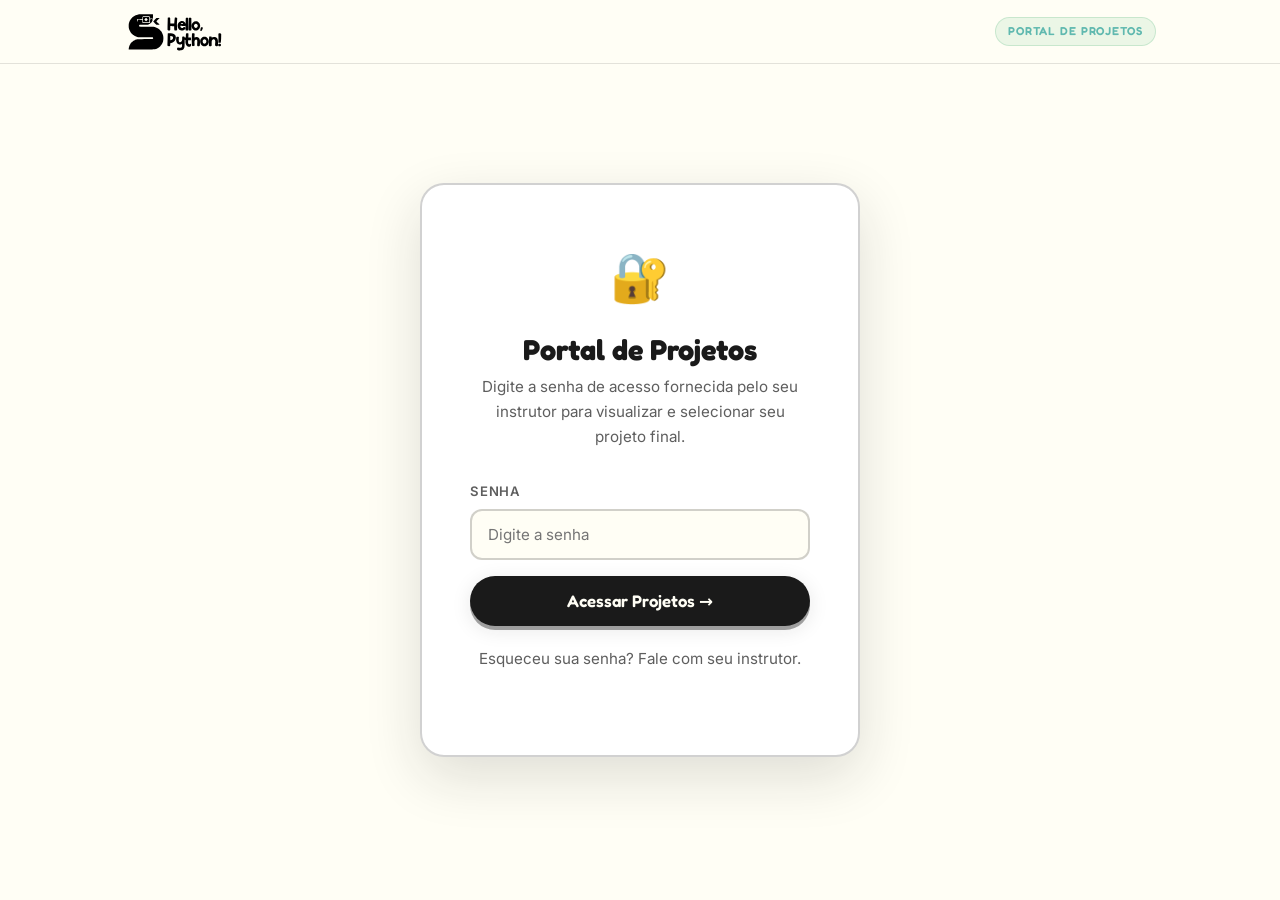
==== commit 3b910abd: "add: demo videos for each project" ====
--- a/projects/index.html
+++ b/projects/index.html
@@ -20,7 +20,7 @@
             <div class="nav-logo">
                 <img src="../img/nav-logo.svg" alt="Hello Python">
             </div>
-            <div class="nav-badge" id="nav-status">Portal do Aluno</div>
+            <div class="nav-badge" id="nav-status">Portal de Projetos</div>
         </div>
     </nav>
 
@@ -28,7 +28,7 @@
         <div class="login-card">
             <div class="login-emoji">🔐</div>
             <h1>Portal de Projetos</h1>
-            <p>Digite a senha de acesso fornecida pelo seu instrutor para visualizar e selecionar seu projeto.</p>
+            <p>Digite a senha de acesso fornecida pelo seu instrutor para visualizar e selecionar seu projeto final.</p>
 
             <div class="error-msg" id="login-error">
                 Senha incorreta. Tente novamente.
@@ -224,36 +224,21 @@
                         <nav class="sidebar-nav" id="sidebar-nav">
                             <a onclick="scrollToSection('s-overview')" class="active">📋 Visão Geral</a>
                             <a onclick="scrollToSection('s-expected')">🎯 Resultado Final</a>
-                            <a onclick="scrollToSection('s-video')">🎬 Vídeo Demo</a>
+                            <a onclick="scrollToSection('s-video')">🎬 Vídeo</a>
                             <a onclick="scrollToSection('s-flow')">🔄 Fluxo do Programa</a>
                             <a onclick="scrollToSection('s-concepts')">🧠 Conceitos</a>
+                            <a onclick="scrollToSection('s-assets')">🔗 Assets e Recursos</a>
                             <a onclick="scrollToSection('s-tools')">🛠 Ferramentas</a>
                             <a onclick="scrollToSection('s-modules')">📦 Módulos</a>
                             <a onclick="scrollToSection('s-mandatory')">🟢 Obrigatórios</a>
-                            <a onclick="scrollToSection('s-optional')">🟡 Opcionais</a>
-                            <a onclick="scrollToSection('s-bonus')">⭐ Bônus</a>
                             <a onclick="scrollToSection('s-evaluation')">🏆 Avaliação</a>
                             <a onclick="scrollToSection('s-structure')">🗂 Estrutura</a>
                             <a onclick="scrollToSection('s-mistakes')">⚠️ Erros Comuns</a>
                             <a onclick="scrollToSection('s-faq')">❓ FAQ</a>
-                            <a onclick="scrollToSection('s-ai')">🤖 Uso de IA</a>
                             <a onclick="scrollToSection('s-submit')">🚀 Entrega</a>
                         </nav>
 
-                        <div class="sidebar-divider"></div>
-
-                        <div class="sidebar-crit">
-                            <h4>Critérios de Avaliação</h4>
-                            <div class="crit-item">
-                                <div class="crit-dot"></div>Todos os requisitos implementados
-                            </div>
-                            <div class="crit-item">
-                                <div class="crit-dot"></div>Código legível e organizado
-                            </div>
-                            <div class="crit-item">
-                                <div class="crit-dot"></div>Erros e entradas inválidas tratados
-                            </div>
-                        </div>
+
                     </div>
                 </div>
             </aside>
@@ -271,7 +256,27 @@
 
                 <section class="docs-section" id="s-video">
                     <h2><span class="section-icon">🎬</span> Vídeo Demonstrativo</h2>
-                    <div id="proj-video"></div>
+                    <div id="proj-video">
+                        <div class="video-embed-wrap">
+                            <div class="video-embed-inner">
+                                <iframe id="demo-video" class="demo-video" src="" frameborder="0" allow="accelerometer; autoplay; clipboard-write; encrypted-media; gyroscope; picture-in-picture; web-share" allowfullscreen></iframe>
+                                <div class="video-unavailable" id="video-unavailable">
+                                    <svg xmlns="http://www.w3.org/2000/svg" width="28" height="28" viewBox="0 0 24 24"
+                                        fill="none" stroke="currentColor" stroke-width="1.5" stroke-linecap="round"
+                                        stroke-linejoin="round">
+                                        <polygon points="23 7 16 12 23 17 23 7" />
+                                        <rect width="15" height="14" x="1" y="5" rx="2" ry="2" />
+                                    </svg>
+                                    <span class="video-unavailable-title">Vídeo em breve</span>
+                                    <span class="video-unavailable-desc">O vídeo demonstrativo estará disponível em
+                                        breve. Ele mostrará o programa sendo executado no terminal do início ao
+                                        fim.</span>
+                                </div>
+                            </div>
+                        </div>
+                        <p class="video-caption">Assista ao vídeo antes de começar. Observe como o programa se comporta,
+                            o que é exibido em cada etapa e como ele interage com o usuário.</p>
+                    </div>
                 </section>
 
                 <section class="docs-section" id="s-flow">
@@ -284,6 +289,11 @@
                     <div id="proj-concepts"></div>
                 </section>
 
+                <section class="docs-section" id="s-assets">
+                    <h2><span class="section-icon">🔗</span> Assets e Recursos</h2>
+                    <div class="assets-grid" id="proj-assets"></div>
+                </section>
+
                 <section class="docs-section" id="s-tools">
                     <h2><span class="section-icon">🛠</span> Ferramentas Úteis Para Este Projeto</h2>
                     <div id="proj-tools"></div>
@@ -299,16 +309,6 @@
                     <div id="proj-mandatory"></div>
                 </section>
 
-                <section class="docs-section" id="s-optional">
-                    <h2><span class="section-icon">🟡</span> Melhorias Opcionais</h2>
-                    <div id="proj-optional"></div>
-                </section>
-
-                <section class="docs-section" id="s-bonus">
-                    <h2><span class="section-icon">⭐</span> Funcionalidades Bônus</h2>
-                    <div id="proj-bonus"></div>
-                </section>
-
                 <section class="docs-section" id="s-evaluation">
                     <h2><span class="section-icon">🏆</span> Critérios de Avaliação</h2>
                     <div id="proj-evaluation"></div>
@@ -329,10 +329,7 @@
                     <div class="faq-list" id="proj-faq"></div>
                 </section>
 
-                <section class="docs-section" id="s-ai">
-                    <h2><span class="section-icon">🤖</span> Uso de Inteligência Artificial</h2>
-                    <div id="proj-ai"></div>
-                </section>
+
 
                 <section class="docs-section" id="s-submit">
                     <h2><span class="section-icon">🚀</span> Entrega do Projeto</h2>
@@ -382,9 +379,10 @@
 
                             <ol class="delivery-steps">
                                 <li>Compacte seu projeto em um arquivo <code>.zip</code></li>
-                                <li>Verifique se todos os arquivos necessários estão incluídos</li>
+                                <li><b>(Botão direito na pasta ➞ Compactar para ➞ Arquivo ZIP)</b></li>
                                 <li>Abra seu aplicativo de e-mail</li>
                                 <li>Anexe o arquivo <code>.zip</code></li>
+                                <li>Informe seu nome completo + projeto escolhido</li>
                                 <li>Envie para o e-mail oficial do curso</li>
                             </ol>
 
@@ -427,8 +425,9 @@
 
                             <ol class="delivery-steps">
                                 <li>Compacte seu projeto em um arquivo <code>.zip</code></li>
+                                <li><b>(Botão direito na pasta ➞ Compactar para ➞ Arquivo ZIP)</b></li>
                                 <li>Abra a conversa do WhatsApp</li>
-                                <li>Envie o arquivo</li>
+                                <li>Envie o arquivo no nosso grupo do WhatsApp</li>
                                 <li>Informe seu nome completo</li>
                                 <li>Informe o projeto escolhido</li>
                             </ol>
@@ -514,7 +513,7 @@
             <h2>Confirmar Projeto</h2>
             <p>Você está prestes a selecionar <strong id="modal-proj-name">...</strong> como seu projeto de exame.</p>
             <div class="modal-warning">
-                ⚠️ <strong>Este é seu projeto final.</strong> Tenha certeza da sua escolha antes de prosseguir.
+                <strong>Este é seu projeto final.</strong> Tenha certeza da sua escolha antes de prosseguir.
             </div>
             <div class="modal-actions">
                 <button class="btn-outline" onclick="closeModal()">Voltar</button>
--- a/projects/style.css
+++ b/projects/style.css
@@ -2004,4 +2004,129 @@
     .check-item--full {
         grid-column: 1;
     }
+}
+
+/* ─── VIDEO EMBED PLAYER ─── */
+.video-embed-wrap {
+    background: var(--cartoon-black);
+    border-radius: var(--r16);
+    border: 2px solid var(--border-md);
+    overflow: hidden;
+    margin-bottom: 14px;
+    position: relative;
+}
+
+.video-embed-inner {
+    position: relative;
+    width: 100%;
+    aspect-ratio: 16 / 9;
+}
+
+.demo-video {
+    width: 100%;
+    height: 100%;
+    display: block;
+    object-fit: contain;
+    background: #0a0a0a;
+}
+
+.video-unavailable {
+    position: absolute;
+    inset: 0;
+    display: flex;
+    flex-direction: column;
+    align-items: center;
+    justify-content: center;
+    gap: 10px;
+    padding: 32px;
+    text-align: center;
+    color: rgba(255, 254, 245, .4);
+}
+
+.video-unavailable svg {
+    opacity: .35;
+    color: var(--cartoon-mint);
+}
+
+.video-unavailable-title {
+    font-family: var(--ff-head);
+    font-size: 1rem;
+    font-weight: 600;
+    color: rgba(255, 254, 245, .6);
+}
+
+.video-unavailable-desc {
+    font-size: .82rem;
+    color: rgba(255, 254, 245, .35);
+    max-width: 420px;
+    line-height: 1.7;
+}
+
+/* ─── ASSETS GRID (main content) ─── */
+.assets-grid {
+    display: grid;
+    grid-template-columns: repeat(auto-fill, minmax(220px, 1fr));
+    gap: 12px;
+}
+
+.asset-card {
+    display: flex;
+    flex-direction: row;
+    gap: 8px;
+    background: var(--surf);
+    border: 1.5px solid var(--border-md);
+    border-radius: var(--r12);
+    padding: 16px 18px;
+    text-decoration: none;
+    color: inherit;
+    transition: transform var(--dur) var(--spring), box-shadow var(--dur), border-color var(--dur);
+}
+
+.asset-card:hover {
+    transform: translateY(-3px);
+    box-shadow: var(--s2);
+    border-color: rgba(96, 185, 175, .45);
+}
+
+.asset-card-top {
+    display: flex;
+    align-items: center;
+    gap: 6px;
+}
+
+.asset-icon {
+    font-size: .95rem;
+    line-height: 1;
+    flex-shrink: 0;
+}
+
+.asset-type {
+    font-size: .68rem;
+    font-weight: 600;
+    letter-spacing: .07em;
+    text-transform: uppercase;
+    color: var(--mint-dkr);
+    background: rgba(96, 185, 175, .1);
+    border: 1px solid rgba(96, 185, 175, .25);
+    padding: 3px 8px;
+    border-radius: var(--rpill);
+}
+
+.asset-name {
+    font-size: .88rem;
+    font-weight: 600;
+    color: var(--text-bd);
+    line-height: 1.45;
+}
+
+.asset-desc {
+    font-size: .8rem;
+    color: var(--text-lt);
+    line-height: 1.6;
+}
+
+@media (max-width: 600px) {
+    .assets-grid {
+        grid-template-columns: 1fr;
+    }
 }
